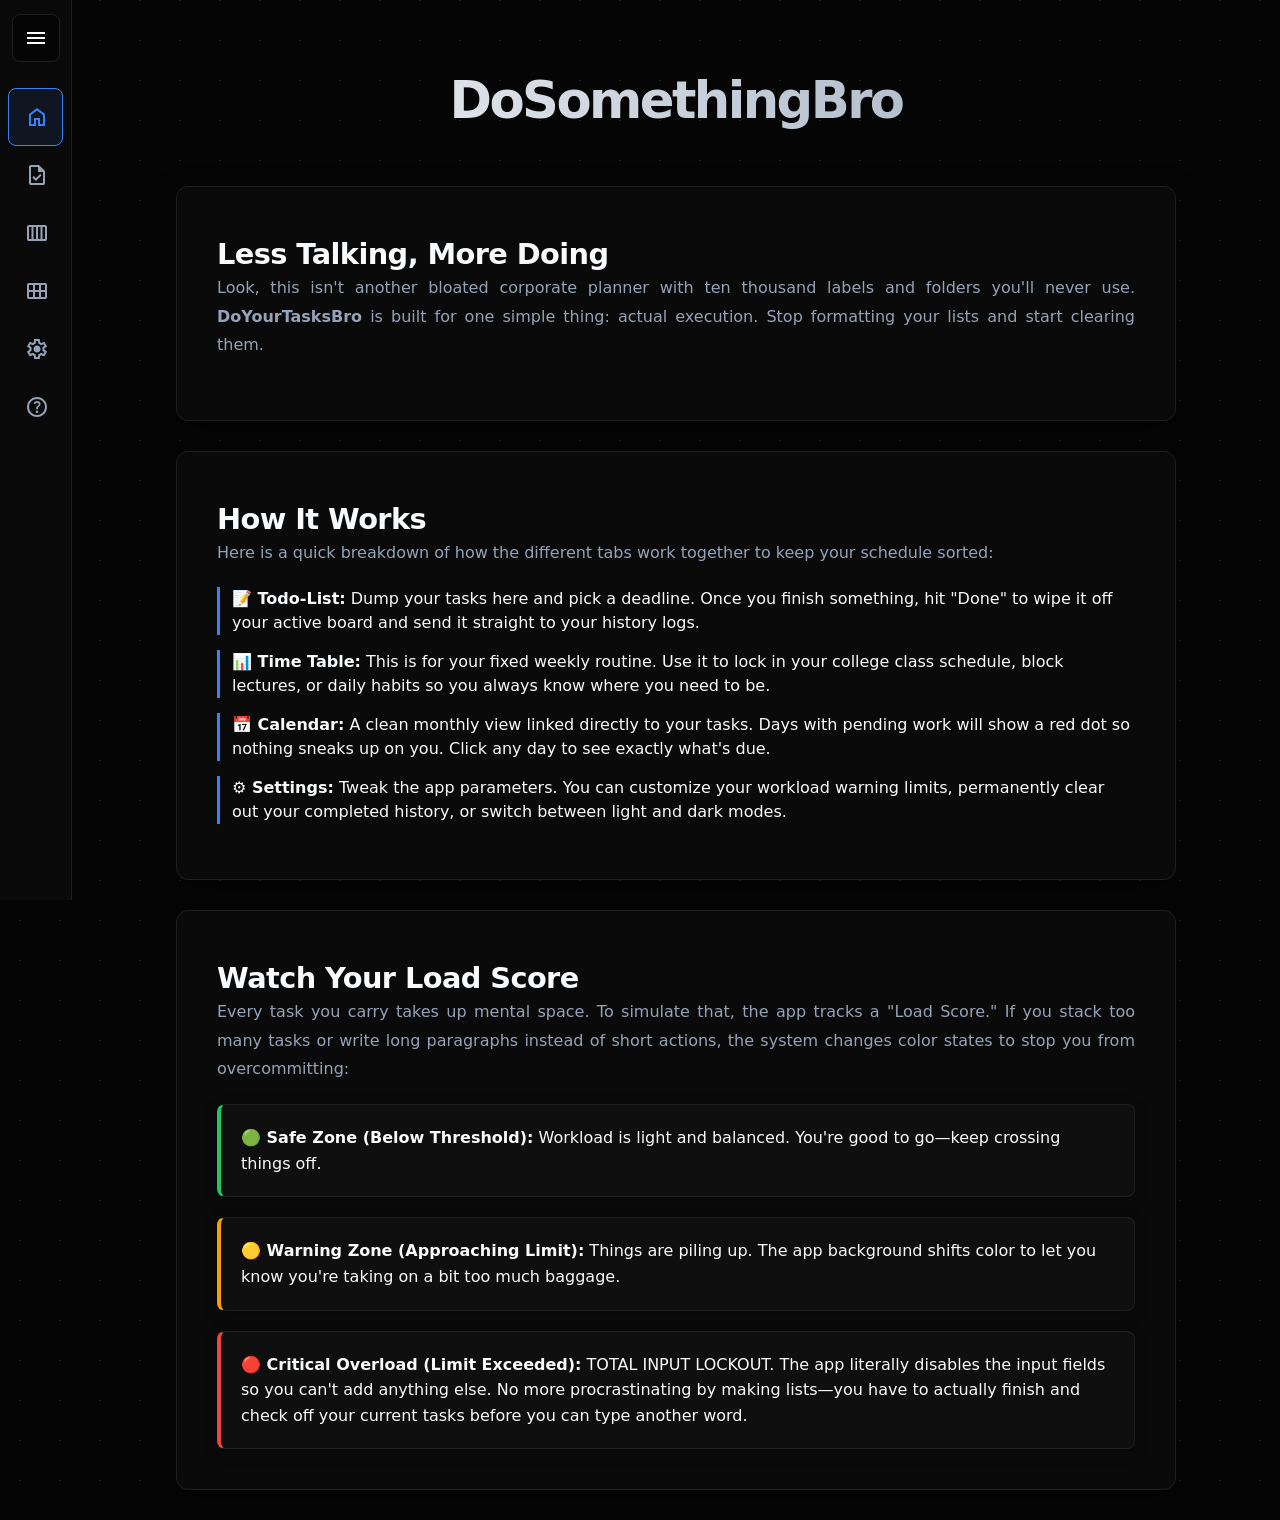
==== root/index.html @ a11dc977 "refactor: reorganize website structure and update relative file paths." ====
<!DOCTYPE html>
<html lang="en">
<head>
    <meta charset="UTF-8">
    <meta name="viewport" content="width=device-width, initial-scale=1.0">
    <title>DoYourTasksBro</title>
    <link rel="stylesheet" href="../root/css/style.css">
    <script src="../root/scripts/app.js" defer></script>
</head>
<body>
    <script>
        if (localStorage.getItem('theme') === 'light') {
            document.body.classList.add('light-mode');
        }
    </script>
    <nav id="sidebar" class="close">
        <ul>
            <li>
                <span class="logo"><h3>DoYourTasksBro</h3></span>
                <button onclick=toggleSidebar() id="toggle-btn">
                <svg xmlns="http://www.w3.org/2000/svg" height="24px" viewBox="0 -960 960 960" width="24px" fill="#e3e3e3"><path d="M120-240v-80h720v80H120Zm0-200v-80h720v80H120Zm0-200v-80h720v80H120Z"/></svg>            
            </li>
            <li class="active">
                <a href="../root/index.html">
                    <svg xmlns="http://www.w3.org/2000/svg" height="24px" viewBox="0 -960 960 960" width="24px" fill="#e3e3e3"><path d="M240-200h120v-240h240v240h120v-360L480-740 240-560v360Zm-80 80v-480l320-240 320 240v480H520v-240h-80v240H160Zm320-350Z"/></svg>
                    <span>Home</span>
                </a>
            </li>
            <li>
                <a href="../root/pages/todo.html">
                    <svg xmlns="http://www.w3.org/2000/svg" height="24px" viewBox="0 -960 960 960" width="24px" fill="#e3e3e3"><path d="m438-240 226-226-58-58-169 169-84-84-57 57 142 142ZM240-80q-33 0-56.5-23.5T160-160v-640q0-33 23.5-56.5T240-880h320l240 240v480q0 33-23.5 56.5T720-80H240Zm280-520v-200H240v640h480v-440H520ZM240-800v200-200 640-640Z"/></svg>
                    <span>Todo-List</span>
                </a>
            </li>
            <li>
                <a href="../root/pages/timetable.html">
                    <svg xmlns="http://www.w3.org/2000/svg" height="24px" viewBox="0 -960 960 960" width="24px" fill="#e3e3e3"><path d="M160-160q-33 0-56.5-23.5T80-240v-480q0-33 23.5-56.5T160-800h640q33 0 56.5 23.5T880-720v480q0 33-23.5 56.5T800-160H160Zm360-80h100v-480H520v480Zm-180 0h100v-480H340v480Zm-180 0h100v-480H160v480Zm540 0h100v-480H700v480Z"/></svg>
                    <span>Time Table</span>
                </a>
            </li>
            <li>
                <a href="../root/pages/calendar.html">
                    <svg xmlns="http://www.w3.org/2000/svg" height="24px" viewBox="0 -960 960 960" width="24px" fill="#e3e3e3"><path d="M160-160q-33 0-56.5-23.5T80-240v-480q0-33 23.5-56.5T160-800h640q33 0 56.5 23.5T880-720v480q0 33-23.5 56.5T800-160H160Zm0-360h160v-200H160v200Zm240 0h160v-200H400v200Zm240 0h160v-200H640v200ZM320-240v-200H160v200h160Zm80 0h160v-200H400v200Zm240 0h160v-200H640v200Z"/></svg>
                    <span>Calendar</span>
                </a>
            </li>
            <li>
                <a href="../root/pages/settings.html">
                    <svg xmlns="http://www.w3.org/2000/svg" height="24px" viewBox="0 -960 960 960" width="24px" fill="#e3e3e3"><path d="m370-80-16-128q-13-5-24.5-12T307-235l-119 50L78-375l103-78q-1-7-1-13.5v-27q0-6.5 1-13.5L78-585l110-190 119 50q11-8 23-15t24-12l16-128h220l16 128q13 5 24.5 12t22.5 15l119-50 110 190-103 78q1 7 1 13.5v27q0 6.5-2 13.5l103 78-110 190-118-50q-11 8-23 15t-24 12L590-80H370Zm70-80h79l14-106q31-8 57.5-23.5T639-327l99 41 39-68-86-65q5-14 7-29.5t2-31.5q0-16-2-31.5t-7-29.5l86-65-39-68-99 42q-22-23-48.5-38.5T533-694l-13-106h-79l-14 106q-31 8-57.5 23.5T321-633l-99-41-39 68 86 64q-5 15-7 30t-2 32q0 16 2 31t7 30l-86 65 39 68 99-42q22 23 48.5 38.5T427-266l13 106Zm42-180q58 0 99-41t41-99q0-58-41-99t-99-41q-59 0-99.5 41T342-480q0 58 40.5 99t99.5 41Zm-2-140Z"/></svg>
                    <span>Settings</span>
                </a>
            </li>
            <li>
                <a href="../root/pages/about.html">
                    <svg xmlns="http://www.w3.org/2000/svg" height="24px" viewBox="0 -960 960 960" width="24px" fill="#e3e3e3"><path d="M513.5-254.5Q528-269 528-290t-14.5-35.5Q499-340 478-340t-35.5 14.5Q428-311 428-290t14.5 35.5Q457-240 478-240t35.5-14.5ZM442-394h74q0-33 7.5-52t42.5-52q26-26 41-49.5t15-56.5q0-56-41-86t-97-30q-57 0-92.5 30T342-618l66 26q5-18 22.5-39t53.5-21q32 0 48 17.5t16 38.5q0 20-12 37.5T506-526q-44 39-54 59t-10 73Zm38 314q-83 0-156-31.5T197-197q-54-54-85.5-127T80-480q0-83 31.5-156T197-763q54-54 127-85.5T480-880q83 0 156 31.5T763-763q54 54 85.5 127T880-480q0 83-31.5 156T763-197q-54 54-127 85.5T480-80Zm0-80q134 0 227-93t93-227q0-134-93-227t-227-93q-134 0-227 93t-93 227q0 134 93 227t227 93Zm0-320Z"/></svg>
                    <span>About Us</span>
                </a>
            </li>
        </ul>
    </nav>
    <main id="app-container" class="bro-landing">
        <h1 class="home-title">DoSomethingBro</h1>
        <div class="container">
            <h2>Less Talking, More Doing</h2>
            <p>
                Look, this isn't another bloated corporate planner with ten thousand labels and folders you'll never use. <strong>DoYourTasksBro</strong> is built for one simple thing: actual execution. Stop formatting your lists and start clearing them.
            </p>
        </div>

        <div class="container">
            <h2>How It Works</h2>
            <p>
                Here is a quick breakdown of how the different tabs work together to keep your schedule sorted:
            </p>
            <ul style="list-style-type: none; padding-left: 0; margin-top: 15px;">
                <li style="margin-bottom: 15px; border-left: 3px solid var(--selected-bg); padding-left: 12px;">
                    <strong>📝 Todo-List:</strong> Dump your tasks here and pick a deadline. Once you finish something, hit "Done" to wipe it off your active board and send it straight to your history logs.
                </li>
                <li style="margin-bottom: 15px; border-left: 3px solid var(--selected-bg); padding-left: 12px;">
                    <strong>📊 Time Table:</strong> This is for your fixed weekly routine. Use it to lock in your college class schedule, block lectures, or daily habits so you always know where you need to be.
                </li>
                <li style="margin-bottom: 15px; border-left: 3px solid var(--selected-bg); padding-left: 12px;">
                    <strong>📅 Calendar:</strong> A clean monthly view linked directly to your tasks. Days with pending work will show a red dot so nothing sneaks up on you. Click any day to see exactly what's due.
                </li>
                <li style="margin-bottom: 15px; border-left: 3px solid var(--selected-bg); padding-left: 12px;">
                    <strong>⚙️ Settings:</strong> Tweak the app parameters. You can customize your workload warning limits, permanently clear out your completed history, or switch between light and dark modes.
                </li>
            </ul>
        </div>

        <div class="container">
            <h2>Watch Your Load Score</h2>
            <p>
                Every task you carry takes up mental space. To simulate that, the app tracks a "Load Score." If you stack too many tasks or write long paragraphs instead of short actions, the system changes color states to stop you from overcommitting:
            </p>
            <ul class="tier-list">
                <li class="tier-card tier-safe">
                    <strong>🟢 Safe Zone (Below Threshold):</strong> 
                    Workload is light and balanced. You're good to go—keep crossing things off.
                </li>
                <li class="tier-card tier-warning">
                    <strong>🟡 Warning Zone (Approaching Limit):</strong> 
                    Things are piling up. The app background shifts color to let you know you're taking on a bit too much baggage.
                </li>
                <li class="tier-card tier-overload">
                    <strong>🔴 Critical Overload (Limit Exceeded):</strong> 
                    TOTAL INPUT LOCKOUT. The app literally disables the input fields so you can't add anything else. No more procrastinating by making lists—you have to actually finish and check off your current tasks before you can type another word.
                </li>
            </ul>
        </div>
    </main>
</body>
</html>
---- root/css/style.css ----
:root
{
    --main-bg: #050505;
    --sidebar-bg: #0a0a0a;
    --sidebar-border: #1f1f1f;
    --text-main: #f8fafc;
    --text-second: #94a3b8;
    --hover-clr: #171717;
    --selected-bg: #3b82f6;
    --selected-text: #ffffff;
    
    --card-bg: rgba(255, 255, 255, 0.02);
    --card-item-bg: rgba(0, 0, 0, 0.2);
}

*
{
    margin: 0;
    padding: 0;
    box-sizing: border-box;
}

.home-title,
#control-panel h1,
header h1,
main > h1,
.bro-landing > h1
{
    font-size: 3.2rem;
    font-weight: 900;
    letter-spacing: -0.05em;
    text-align: center;
    margin-top: 30px;
    margin-bottom: 45px;
    width: 100%;
    line-height: 1.2;
    background: linear-gradient(to right, #ffffff, #94a3b8);
    -webkit-background-clip: text;
    -webkit-text-fill-color: transparent;
    display: block;
}

html
{
    font-family: ui-sans-serif, system-ui, -apple-system, BlinkMacSystemFont, "Segoe UI", Roboto, "Helvetica Neue", Arial, sans-serif;
    line-height: 1.5rem;
    scrollbar-width: none;
    -ms-overflow-style: none;
}

body
{
    min-height: 100vh;
    min-height: 100dvh;
    background-color: var(--main-bg);
    color: var(--text-main);
    display: block;
    padding-top: 40px;
    background-image: radial-gradient(circle at 50% 0%, #1f1f1f 1px, transparent 1px);
    background-size: 40px 40px;
    transition: background-color 0.4s ease, color 0.4s ease;
}

#sidebar
{
    box-sizing: border-box;
    height: 100vh;
    width: 280px;
    padding: 12px 1.5em;
    background-color: var(--sidebar-bg);
    border-right: 1px solid var(--sidebar-border);
    position: fixed;
    top: 0;
    left: 0;
    z-index: 1000;
    transition: 300ms cubic-bezier(0.16, 1, 0.3, 1);
    overflow: hidden;
    text-wrap: nowrap;
}

#sidebar.close
{
    padding: 12px 8px;
    width: 72px;
}

#sidebar ul
{
    list-style: none;
}

#sidebar > ul > li:first-child
{
    display: flex;
    justify-content: flex-end;
    align-items: center;
    min-height: 52px;
    margin-bottom: 24px;
}

#sidebar ul li.active a
{
    color: var(--selected-bg);
    background-color: rgba(59, 130, 246, 0.1);
    border-color: var(--selected-bg);
}

#sidebar ul li.active a svg
{
    fill: var(--selected-bg);
}

#sidebar a
{
    border-radius: 8px;
    padding: 1em;
    text-decoration: none;
    color: var(--text-second);
    display: flex;
    align-items: center;
    gap: 2.5em;
    font-weight: 600;
    border: 1px solid transparent;
    transition: all 0.2s ease;
    min-height: 56px;
}

#sidebar a svg {
    display: block;
    width: 24px;
    height: 24px;
}

#sidebar .logo
{
    padding: 0.85em;
    text-decoration: none;
    color: var(--text-main);
    display: flex;
    align-items: center;
    gap: 2.5em;
}

#sidebar.close .logo,
#sidebar.close a span
{
    display: none;
}

#sidebar.close > ul > li:first-child
{
    justify-content: center;
}

#sidebar.close #toggle-btn
{
    margin-left: 0;
}

#sidebar svg
{
    flex-shrink: 0;
    fill: var(--text-second);
    transition: fill 0.2s ease;
}

#sidebar a span
{
    flex-grow: 1;
    letter-spacing: 0.02em;
}

#sidebar a:hover
{
    background-color: var(--hover-clr);
    color: var(--text-main);
    border-color: var(--sidebar-border);
}

#sidebar a:hover svg
{
    fill: var(--text-main);
}

#toggle-btn {
    margin-left: auto;
    padding: 0;
    width: 48px;
    height: 48px;

    display: flex;
    justify-content: center;
    align-items: center;

    border: 1px solid var(--sidebar-border);
    border-radius: 8px;
    background: var(--main-bg);
    cursor: pointer;
    
    transition: background-color 0.2s ease;
}

#toggle-btn svg
{
    fill: var(--text-main);
    display: block;
    width: 24px;
    height: 24px;
}

#toggle-btn.rotate svg
{
    rotate: 180deg;
}

#toggle-btn:hover
{
    background-color: var(--hover-clr);
    border-color: #3b82f6;
}

main
{
    padding-top: 0;
    margin-left: 72px;
}

main p
{
    margin-top: 8px;
    margin-bottom: 20px;
    color: var(--text-second);
    line-height: 1.8;
}

.container
{
    background-color: var(--sidebar-bg);
    border: 1px solid var(--sidebar-border);
    border-radius: 12px;
    padding: 40px;
    max-width: 1000px;
    width: 90%;
    margin: 0 auto 30px auto;
    box-shadow: 0 10px 30px rgba(0, 0, 0, 0.4);
}

.container h2
{
    margin-top: 0.5em;
    font-size: 1.8rem;
    font-weight: 800;
    letter-spacing: -0.02em;
}

.container p
{
    text-align: justify;
}

.home-title
{
    font-size: 3.5rem;
    font-weight: 900;
    letter-spacing: -0.05em;
    text-align: center;
    margin-bottom: 50px;
    margin-top: 30px;
    max-width: 1200px;
    width: 100%;
    margin-left: auto;
    margin-right: auto;
    background: linear-gradient(to right, #ffffff, #94a3b8);
    -webkit-background-clip: text;
    -webkit-text-fill-color: transparent;
    line-height: 1.2;
    padding-bottom: 10px;
}

@keyframes velocityEntrance
{
    0%
    {
        opacity: 0;
        transform: translateY(20px) scale(0.98);
    }
    100%
    {
        opacity: 1;
        transform: translateY(0) scale(1);
    }
}

.bro-landing
{
    animation: velocityEntrance 0.5s cubic-bezier(0.16, 1, 0.3, 1) forwards;
    will-change: transform, opacity;
}

.tier-list
{
    list-style: none;
    padding: 0;
    display: flex;
    flex-direction: column;
    gap: 20px;
}

.tier-list li
{
    padding-left: 1;
    margin-bottom: 0;
    line-height: 1.6;
}

.tier-card
{
    background-color: rgba(255, 255, 255, 0.02);
    border: 1px solid var(--sidebar-border);
    border-radius: 8px;
    padding: 20px;
    box-shadow: 0 4px 15px rgba(0, 0, 0, 0.2);
}

.tier-safe
{
    border-left: 4px solid #22c55e;
}

.tier-warning
{
    border-left: 4px solid #f59e0b;
}

.tier-overload
{
    border-left: 4px solid #ef4444;
}

body.light-mode
{
    --main-bg: #f8fafc;
    --sidebar-bg: #ffffff;
    --sidebar-border: #e2e8f0;
    --text-main: #0f172a;
    --text-second: #64748b;
    --hover-clr: #f1f5f9;

    --card-bg: rgba(0, 0, 0, 0.02);
    --card-item-bg: #ffffff;
    background-image: radial-gradient(circle at 50% 0%, #cbd5e1 1px, transparent 1px);
}

body.light-mode .home-title,
body.light-mode #control-panel h1,
body.light-mode header h1,
body.light-mode main > h1,
body.light-mode .bro-landing > h1 
{
    background: linear-gradient(to right, #0f172a, #64748b) !important;
    -webkit-background-clip: text !important;
    -webkit-text-fill-color: transparent !important;
    display: block !important;
}

@media(max-width: 800px)
{
    body
    {
        display: block; 
        padding: 15px;
        overflow-x: hidden;
    }

    .home-title,
    #control-panel h1,
    header h1,
    main > h1,
    .bro-landing > h1
    {
        font-size: 2.2rem !important;
        margin-top: 15px !important;
        margin-bottom: 25px !important;
        padding-top: 0 !important;
        background: linear-gradient(to right, #ffffff, #94a3b8) !important;
        -webkit-background-clip: text !important;
        -webkit-text-fill-color: transparent !important;
        display: block !important;
    }

    .home-title
    {
        font-size: 2.2rem;
        margin-top: 10px;
        margin-bottom: 30px;
    }

    main
    {
        margin-left: 0;
        padding-bottom: 100px;
        width: 100%;
        box-sizing: border-box;
    }

    .container
    {
        border: 1px solid var(--sidebar-border);
        padding: 24px;
        width: 100%;
        box-sizing: border-box;
    }

    .container h2
    {
        font-size: 1.5rem;
    }

    .container p
    {
        font-size: 0.9rem;
    }

    .tier-card
    {
        font-size: 0.9rem;
    }

    #sidebar,
    #sidebar.close
    {
        height: 70px;
        width: 100%;
        border-right: none;
        border-top: 1px solid var(--sidebar-border);
        padding: 0;
        position: fixed;
        top: auto;
        bottom: 0;
        left: 0;
        background-color: rgba(10, 10, 10, 0.95);
        backdrop-filter: blur(10px);
        z-index: 1000;
    }
    
    #sidebar > ul
    {
        padding: 0;
        margin: 0;
        display: flex;
        width: 100%;
        height: 100%;
        justify-content: space-around;
        align-items: center;
    }

    #sidebar ul li
    {
        height: 100%;
        flex: 1;
    }

    #sidebar ul a
    {
        width: 100%;
        height: 100%;
        padding: 0;
        border-radius: 0;
        border: none;
        justify-content: center;
        align-items: center;
    }

    #sidebar ul li span
    {
        display: none !important;
    }
    
    #sidebar > ul > li:first-child
    {
        display: none !important;
    }

    body:has(#todo-settings) .home-title
    {
        margin-top: 0;
    }
}
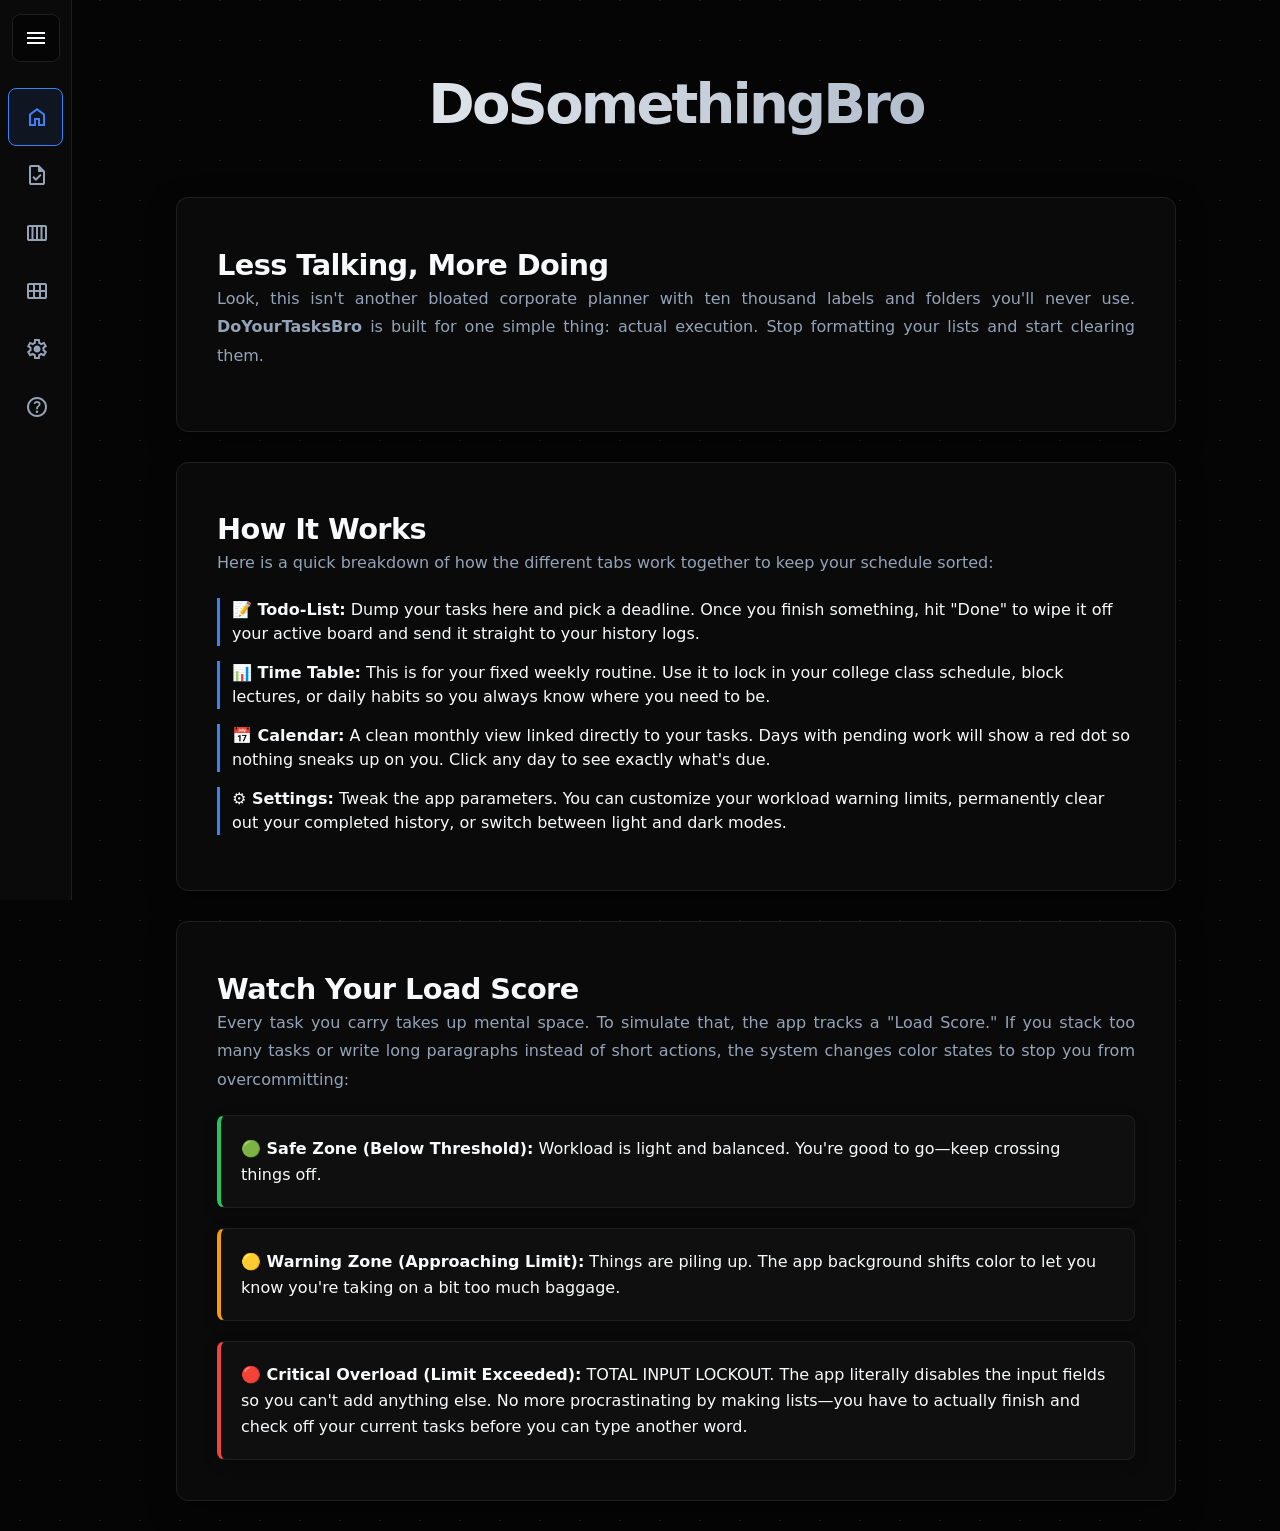
==== commit dec9b2a7: "style: remove redundant selectors and unused rules from style.css" ====
--- a/root/index.html
+++ b/root/index.html
@@ -5,6 +5,7 @@
     <meta name="viewport" content="width=device-width, initial-scale=1.0">
     <title>DoYourTasksBro</title>
     <link rel="stylesheet" href="../root/css/style.css">
+    <link rel="stylesheet" href="../root/css/home.css">
     <script src="../root/scripts/app.js" defer></script>
 </head>
 <body>
--- a/root/css/style.css
+++ b/root/css/style.css
@@ -20,245 +20,7 @@
     box-sizing: border-box;
 }
 
-.home-title,
-#control-panel h1,
-header h1,
-main > h1,
-.bro-landing > h1
-{
-    font-size: 3.2rem;
-    font-weight: 900;
-    letter-spacing: -0.05em;
-    text-align: center;
-    margin-top: 30px;
-    margin-bottom: 45px;
-    width: 100%;
-    line-height: 1.2;
-    background: linear-gradient(to right, #ffffff, #94a3b8);
-    -webkit-background-clip: text;
-    -webkit-text-fill-color: transparent;
-    display: block;
-}
-
-html
-{
-    font-family: ui-sans-serif, system-ui, -apple-system, BlinkMacSystemFont, "Segoe UI", Roboto, "Helvetica Neue", Arial, sans-serif;
-    line-height: 1.5rem;
-    scrollbar-width: none;
-    -ms-overflow-style: none;
-}
-
-body
-{
-    min-height: 100vh;
-    min-height: 100dvh;
-    background-color: var(--main-bg);
-    color: var(--text-main);
-    display: block;
-    padding-top: 40px;
-    background-image: radial-gradient(circle at 50% 0%, #1f1f1f 1px, transparent 1px);
-    background-size: 40px 40px;
-    transition: background-color 0.4s ease, color 0.4s ease;
-}
-
-#sidebar
-{
-    box-sizing: border-box;
-    height: 100vh;
-    width: 280px;
-    padding: 12px 1.5em;
-    background-color: var(--sidebar-bg);
-    border-right: 1px solid var(--sidebar-border);
-    position: fixed;
-    top: 0;
-    left: 0;
-    z-index: 1000;
-    transition: 300ms cubic-bezier(0.16, 1, 0.3, 1);
-    overflow: hidden;
-    text-wrap: nowrap;
-}
-
-#sidebar.close
-{
-    padding: 12px 8px;
-    width: 72px;
-}
-
-#sidebar ul
-{
-    list-style: none;
-}
-
-#sidebar > ul > li:first-child
-{
-    display: flex;
-    justify-content: flex-end;
-    align-items: center;
-    min-height: 52px;
-    margin-bottom: 24px;
-}
-
-#sidebar ul li.active a
-{
-    color: var(--selected-bg);
-    background-color: rgba(59, 130, 246, 0.1);
-    border-color: var(--selected-bg);
-}
-
-#sidebar ul li.active a svg
-{
-    fill: var(--selected-bg);
-}
-
-#sidebar a
-{
-    border-radius: 8px;
-    padding: 1em;
-    text-decoration: none;
-    color: var(--text-second);
-    display: flex;
-    align-items: center;
-    gap: 2.5em;
-    font-weight: 600;
-    border: 1px solid transparent;
-    transition: all 0.2s ease;
-    min-height: 56px;
-}
-
-#sidebar a svg {
-    display: block;
-    width: 24px;
-    height: 24px;
-}
-
-#sidebar .logo
-{
-    padding: 0.85em;
-    text-decoration: none;
-    color: var(--text-main);
-    display: flex;
-    align-items: center;
-    gap: 2.5em;
-}
-
-#sidebar.close .logo,
-#sidebar.close a span
-{
-    display: none;
-}
-
-#sidebar.close > ul > li:first-child
-{
-    justify-content: center;
-}
-
-#sidebar.close #toggle-btn
-{
-    margin-left: 0;
-}
-
-#sidebar svg
-{
-    flex-shrink: 0;
-    fill: var(--text-second);
-    transition: fill 0.2s ease;
-}
-
-#sidebar a span
-{
-    flex-grow: 1;
-    letter-spacing: 0.02em;
-}
-
-#sidebar a:hover
-{
-    background-color: var(--hover-clr);
-    color: var(--text-main);
-    border-color: var(--sidebar-border);
-}
-
-#sidebar a:hover svg
-{
-    fill: var(--text-main);
-}
-
-#toggle-btn {
-    margin-left: auto;
-    padding: 0;
-    width: 48px;
-    height: 48px;
-
-    display: flex;
-    justify-content: center;
-    align-items: center;
-
-    border: 1px solid var(--sidebar-border);
-    border-radius: 8px;
-    background: var(--main-bg);
-    cursor: pointer;
-    
-    transition: background-color 0.2s ease;
-}
-
-#toggle-btn svg
-{
-    fill: var(--text-main);
-    display: block;
-    width: 24px;
-    height: 24px;
-}
-
-#toggle-btn.rotate svg
-{
-    rotate: 180deg;
-}
-
-#toggle-btn:hover
-{
-    background-color: var(--hover-clr);
-    border-color: #3b82f6;
-}
-
-main
-{
-    padding-top: 0;
-    margin-left: 72px;
-}
-
-main p
-{
-    margin-top: 8px;
-    margin-bottom: 20px;
-    color: var(--text-second);
-    line-height: 1.8;
-}
-
-.container
-{
-    background-color: var(--sidebar-bg);
-    border: 1px solid var(--sidebar-border);
-    border-radius: 12px;
-    padding: 40px;
-    max-width: 1000px;
-    width: 90%;
-    margin: 0 auto 30px auto;
-    box-shadow: 0 10px 30px rgba(0, 0, 0, 0.4);
-}
-
-.container h2
-{
-    margin-top: 0.5em;
-    font-size: 1.8rem;
-    font-weight: 800;
-    letter-spacing: -0.02em;
-}
-
-.container p
-{
-    text-align: justify;
-}
-
-.home-title
+h1
 {
     font-size: 3.5rem;
     font-weight: 900;
@@ -277,64 +39,25 @@
     padding-bottom: 10px;
 }
 
-@keyframes velocityEntrance
-{
-    0%
-    {
-        opacity: 0;
-        transform: translateY(20px) scale(0.98);
-    }
-    100%
-    {
-        opacity: 1;
-        transform: translateY(0) scale(1);
-    }
-}
-
-.bro-landing
-{
-    animation: velocityEntrance 0.5s cubic-bezier(0.16, 1, 0.3, 1) forwards;
-    will-change: transform, opacity;
-}
-
-.tier-list
-{
-    list-style: none;
-    padding: 0;
-    display: flex;
-    flex-direction: column;
-    gap: 20px;
-}
-
-.tier-list li
-{
-    padding-left: 1;
-    margin-bottom: 0;
-    line-height: 1.6;
-}
-
-.tier-card
-{
-    background-color: rgba(255, 255, 255, 0.02);
-    border: 1px solid var(--sidebar-border);
-    border-radius: 8px;
-    padding: 20px;
-    box-shadow: 0 4px 15px rgba(0, 0, 0, 0.2);
-}
-
-.tier-safe
-{
-    border-left: 4px solid #22c55e;
-}
-
-.tier-warning
-{
-    border-left: 4px solid #f59e0b;
-}
-
-.tier-overload
-{
-    border-left: 4px solid #ef4444;
+html
+{
+    font-family: ui-sans-serif, system-ui, -apple-system, BlinkMacSystemFont, "Segoe UI", Roboto, "Helvetica Neue", Arial, sans-serif;
+    line-height: 1.5rem;
+    scrollbar-width: none;
+    -ms-overflow-style: none;
+}
+
+body
+{
+    min-height: 100vh;
+    min-height: 100dvh;
+    background-color: var(--main-bg);
+    color: var(--text-main);
+    display: block;
+    padding-top: 40px;
+    background-image: radial-gradient(circle at 50% 0%, #1f1f1f 1px, transparent 1px);
+    background-size: 40px 40px;
+    transition: background-color 0.4s ease, color 0.4s ease;
 }
 
 body.light-mode
@@ -351,11 +74,8 @@
     background-image: radial-gradient(circle at 50% 0%, #cbd5e1 1px, transparent 1px);
 }
 
-body.light-mode .home-title,
-body.light-mode #control-panel h1,
-body.light-mode header h1,
-body.light-mode main > h1,
-body.light-mode .bro-landing > h1 
+
+body.light-mode h1
 {
     background: linear-gradient(to right, #0f172a, #64748b) !important;
     -webkit-background-clip: text !important;
@@ -363,6 +83,221 @@
     display: block !important;
 }
 
+/* SIDE BAR */
+#sidebar
+{
+    box-sizing: border-box;
+    height: 100vh;
+    width: 280px;
+    padding: 12px 1.5em;
+    background-color: var(--sidebar-bg);
+    border-right: 1px solid var(--sidebar-border);
+    position: fixed;
+    top: 0;
+    left: 0;
+    z-index: 1000;
+    transition: 300ms cubic-bezier(0.16, 1, 0.3, 1);
+    overflow: hidden;
+    text-wrap: nowrap;
+}
+
+#sidebar.close
+{
+    padding: 12px 8px;
+    width: 72px;
+}
+
+#sidebar ul
+{
+    list-style: none;
+}
+
+#sidebar > ul > li:first-child
+{
+    display: flex;
+    justify-content: flex-end;
+    align-items: center;
+    min-height: 52px;
+    margin-bottom: 24px;
+}
+
+#sidebar ul li.active a
+{
+    color: var(--selected-bg);
+    background-color: rgba(59, 130, 246, 0.1);
+    border-color: var(--selected-bg);
+}
+
+#sidebar ul li.active a svg
+{
+    fill: var(--selected-bg);
+}
+
+#sidebar a
+{
+    border-radius: 8px;
+    padding: 1em;
+    text-decoration: none;
+    color: var(--text-second);
+    display: flex;
+    align-items: center;
+    gap: 2.5em;
+    font-weight: 600;
+    border: 1px solid transparent;
+    transition: all 0.2s ease;
+    min-height: 56px;
+}
+
+#sidebar a svg {
+    display: block;
+    width: 24px;
+    height: 24px;
+    flex-shrink: 0;
+    fill: var(--text-second);
+    transition: fill 0.2s ease;
+}
+
+#sidebar .logo
+{
+    padding: 0.85em;
+    text-decoration: none;
+    color: var(--text-main);
+    display: flex;
+    align-items: center;
+    gap: 2.5em;
+}
+
+#sidebar.close .logo,
+#sidebar.close a span
+{
+    display: none;
+}
+
+#sidebar.close > ul > li:first-child
+{
+    justify-content: center;
+}
+
+#sidebar.close #toggle-btn
+{
+    margin-left: 0;
+}
+
+#sidebar a span
+{
+    flex-grow: 1;
+    letter-spacing: 0.02em;
+}
+
+#sidebar a:hover
+{
+    background-color: var(--hover-clr);
+    color: var(--text-main);
+    border-color: var(--sidebar-border);
+}
+
+#sidebar a:hover svg
+{
+    fill: var(--text-main);
+}
+
+#toggle-btn {
+    margin-left: auto;
+    padding: 0;
+    width: 48px;
+    height: 48px;
+
+    display: flex;
+    justify-content: center;
+    align-items: center;
+
+    border: 1px solid var(--sidebar-border);
+    border-radius: 8px;
+    background: var(--main-bg);
+    cursor: pointer;
+    
+    transition: background-color 0.2s ease;
+}
+
+#toggle-btn svg
+{
+    fill: var(--text-main);
+    display: block;
+    width: 24px;
+    height: 24px;
+}
+
+#toggle-btn:hover
+{
+    background-color: var(--hover-clr);
+    border-color: #3b82f6;
+}
+/* END OF SIDEBAR */
+
+/* MAIN */
+main
+{
+    padding-top: 0;
+    margin-left: 72px;
+}
+
+main p
+{
+    margin-top: 8px;
+    margin-bottom: 20px;
+    color: var(--text-second);
+    line-height: 1.8;
+}
+
+@keyframes velocityEntrance
+{
+    0%
+    {
+        opacity: 0;
+        transform: translateY(20px) scale(0.98);
+    }
+    100%
+    {
+        opacity: 1;
+        transform: translateY(0) scale(1);
+    }
+}
+
+.bro-landing
+{
+    animation: velocityEntrance 0.5s cubic-bezier(0.16, 1, 0.3, 1) forwards;
+    will-change: transform, opacity;
+}
+/* END OF MAIN */
+
+/* DIV CONTAINERS */
+.container
+{
+    background-color: var(--sidebar-bg);
+    border: 1px solid var(--sidebar-border);
+    border-radius: 12px;
+    padding: 40px;
+    max-width: 1000px;
+    width: 90%;
+    margin: 0 auto 30px auto;
+    box-shadow: 0 10px 30px rgba(0, 0, 0, 0.4);
+}
+
+.container h2
+{
+    margin-top: 0.5em;
+    font-size: 1.8rem;
+    font-weight: 800;
+    letter-spacing: -0.02em;
+}
+
+.container p
+{
+    text-align: justify;
+}
+/* END OF CONTAINER*/
+
+
 @media(max-width: 800px)
 {
     body
@@ -372,27 +307,16 @@
         overflow-x: hidden;
     }
 
-    .home-title,
-    #control-panel h1,
-    header h1,
-    main > h1,
-    .bro-landing > h1
-    {
-        font-size: 2.2rem !important;
-        margin-top: 15px !important;
-        margin-bottom: 25px !important;
-        padding-top: 0 !important;
-        background: linear-gradient(to right, #ffffff, #94a3b8) !important;
-        -webkit-background-clip: text !important;
-        -webkit-text-fill-color: transparent !important;
-        display: block !important;
-    }
-
-    .home-title
+    h1
     {
         font-size: 2.2rem;
-        margin-top: 10px;
-        margin-bottom: 30px;
+        margin-top: 15px;
+        margin-bottom: 25px;
+        padding-top: 0;
+        background: linear-gradient(to right, #ffffff, #94a3b8);
+        -webkit-background-clip: text;
+        -webkit-text-fill-color: transparent;
+        display: block;
     }
 
     main
@@ -417,11 +341,6 @@
     }
 
     .container p
-    {
-        font-size: 0.9rem;
-    }
-
-    .tier-card
     {
         font-size: 0.9rem;
     }
@@ -473,12 +392,12 @@
 
     #sidebar ul li span
     {
-        display: none !important;
+        display: none;
     }
     
     #sidebar > ul > li:first-child
     {
-        display: none !important;
+        display: none;
     }
 
     body:has(#todo-settings) .home-title
--- a/root/css/home.css
+++ b/root/css/home.css
@@ -0,0 +1,47 @@
+.tier-list
+{
+    list-style: none;
+    padding: 0;
+    display: flex;
+    flex-direction: column;
+    gap: 20px;
+}
+
+.tier-list li
+{
+    padding-left: 1;
+    margin-bottom: 0;
+    line-height: 1.6;
+}
+
+.tier-card
+{
+    background-color: rgba(255, 255, 255, 0.02);
+    border: 1px solid var(--sidebar-border);
+    border-radius: 8px;
+    padding: 20px;
+    box-shadow: 0 4px 15px rgba(0, 0, 0, 0.2);
+}
+
+.tier-safe
+{
+    border-left: 4px solid #22c55e;
+}
+
+.tier-warning
+{
+    border-left: 4px solid #f59e0b;
+}
+
+.tier-overload
+{
+    border-left: 4px solid #ef4444;
+}
+
+@media(max-width: 800px)
+{
+    .tier-card
+    {
+        font-size: 0.9rem;
+    }
+}
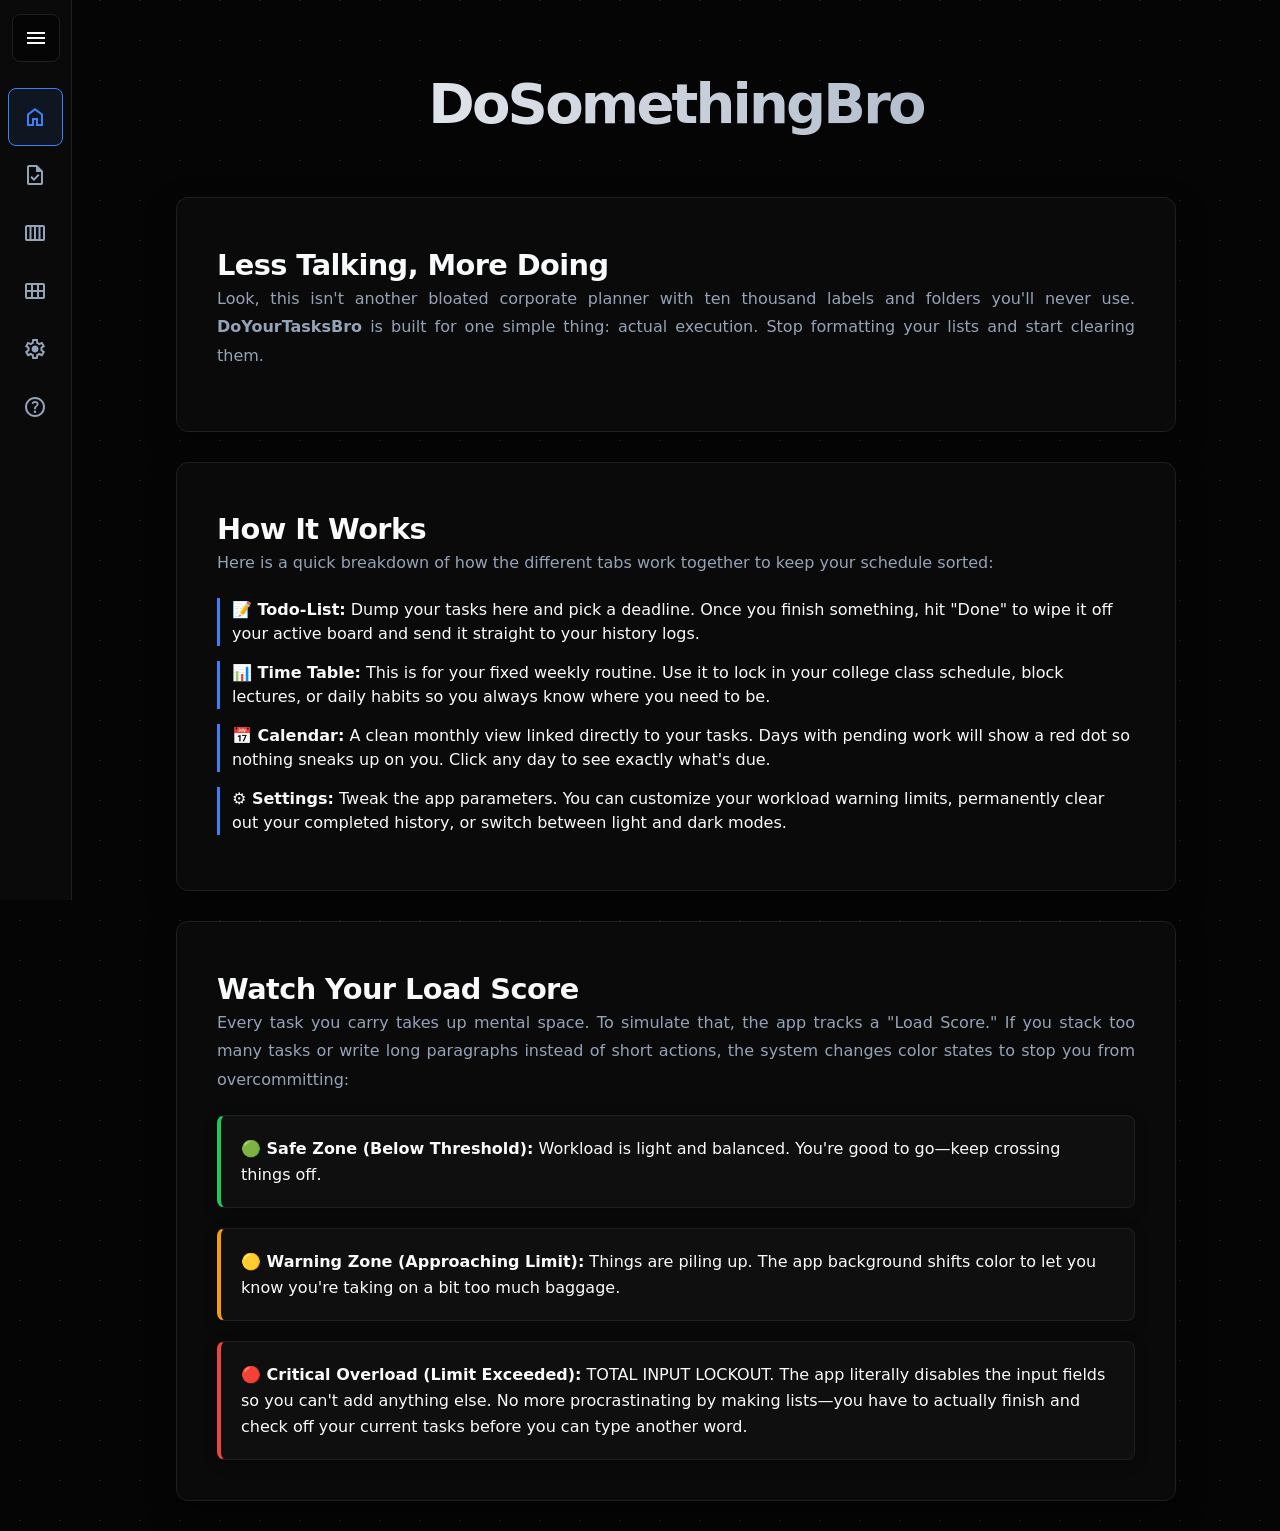
==== commit b472c4f2: "fix: fix the alignment issues of test on both desktop and mobile" ====
--- a/root/index.html
+++ b/root/index.html
@@ -60,7 +60,7 @@
         </ul>
     </nav>
     <main id="app-container" class="bro-landing">
-        <h1 class="home-title">DoSomethingBro</h1>
+        <h1>DoSomethingBro</h1>
         <div class="container">
             <h2>Less Talking, More Doing</h2>
             <p>
--- a/root/css/style.css
+++ b/root/css/style.css
@@ -35,6 +35,7 @@
     background: linear-gradient(to right, #ffffff, #94a3b8);
     -webkit-background-clip: text;
     -webkit-text-fill-color: transparent;
+    background-clip: text;
     line-height: 1.2;
     padding-bottom: 10px;
 }
@@ -74,16 +75,16 @@
     background-image: radial-gradient(circle at 50% 0%, #cbd5e1 1px, transparent 1px);
 }
 
-
 body.light-mode h1
 {
     background: linear-gradient(to right, #0f172a, #64748b) !important;
     -webkit-background-clip: text !important;
     -webkit-text-fill-color: transparent !important;
+    background-clip: text !important;
     display: block !important;
 }
 
-/* SIDE BAR */
+/* SIDEBAR COMPONENT */
 #sidebar
 {
     box-sizing: border-box;
@@ -96,7 +97,7 @@
     top: 0;
     left: 0;
     z-index: 1000;
-    transition: 300ms cubic-bezier(0.16, 1, 0.3, 1);
+    transition: width 300ms cubic-bezier(0.16, 1, 0.3, 1), padding 300ms cubic-bezier(0.16, 1, 0.3, 1);
     overflow: hidden;
     text-wrap: nowrap;
 }
@@ -119,6 +120,12 @@
     align-items: center;
     min-height: 52px;
     margin-bottom: 24px;
+    transition: justify-content 300ms cubic-bezier(0.16, 1, 0.3, 1);
+}
+
+#sidebar.close > ul > li:first-child
+{
+    justify-content: center;
 }
 
 #sidebar ul li.active a
@@ -144,8 +151,14 @@
     gap: 2.5em;
     font-weight: 600;
     border: 1px solid transparent;
-    transition: all 0.2s ease;
+    transition: all 0.2s ease, gap 300ms cubic-bezier(0.16, 1, 0.3, 1), padding 300ms cubic-bezier(0.16, 1, 0.3, 1);
     min-height: 56px;
+}
+
+#sidebar.close a 
+{
+    gap: 0;
+    padding: 1em 0.85em;
 }
 
 #sidebar a svg {
@@ -165,28 +178,26 @@
     display: flex;
     align-items: center;
     gap: 2.5em;
-}
-
-#sidebar.close .logo,
-#sidebar.close a span
-{
-    display: none;
-}
-
-#sidebar.close > ul > li:first-child
-{
-    justify-content: center;
-}
-
-#sidebar.close #toggle-btn
-{
-    margin-left: 0;
+    opacity: 1;
+    visibility: visible;
+    transition: opacity 150ms ease, visibility 150ms ease;
 }
 
 #sidebar a span
 {
     flex-grow: 1;
     letter-spacing: 0.02em;
+    display: inline-block;
+    opacity: 1;
+    max-width: 200px;
+    visibility: visible;
+    transition: opacity 150ms ease, max-width 200ms ease, visibility 150ms ease;
+}
+
+#sidebar.close a span,
+#sidebar.close .logo
+{
+    display: none;
 }
 
 #sidebar a:hover
@@ -206,17 +217,19 @@
     padding: 0;
     width: 48px;
     height: 48px;
-
     display: flex;
     justify-content: center;
     align-items: center;
-
     border: 1px solid var(--sidebar-border);
     border-radius: 8px;
     background: var(--main-bg);
     cursor: pointer;
-    
-    transition: background-color 0.2s ease;
+    transition: background-color 0.2s ease, margin 300ms cubic-bezier(0.16, 1, 0.3, 1);
+}
+
+#sidebar.close #toggle-btn
+{
+    margin-left: 0;
 }
 
 #toggle-btn svg
@@ -234,11 +247,14 @@
 }
 /* END OF SIDEBAR */
 
-/* MAIN */
+/* MAIN VIEWPORT MATRIX */
 main
 {
     padding-top: 0;
     margin-left: 72px;
+    width: calc(100% - 72px);
+    max-width: calc(100% - 72px);
+    box-sizing: border-box;
 }
 
 main p
@@ -315,6 +331,7 @@
         padding-top: 0;
         background: linear-gradient(to right, #ffffff, #94a3b8);
         -webkit-background-clip: text;
+        background-clip: text;
         -webkit-text-fill-color: transparent;
         display: block;
     }
@@ -324,6 +341,7 @@
         margin-left: 0;
         padding-bottom: 100px;
         width: 100%;
+        max-width: 100%;
         box-sizing: border-box;
     }
 
@@ -360,6 +378,7 @@
         background-color: rgba(10, 10, 10, 0.95);
         backdrop-filter: blur(10px);
         z-index: 1000;
+        transition: none; /* Disables animations on mobile row */
     }
     
     #sidebar > ul
@@ -388,11 +407,13 @@
         border: none;
         justify-content: center;
         align-items: center;
-    }
-
-    #sidebar ul li span
-    {
-        display: none;
+        gap: 0;
+    }
+
+    #sidebar ul li span,
+    #sidebar.close a span
+    {
+        display: none !important;
     }
     
     #sidebar > ul > li:first-child
@@ -400,8 +421,4 @@
         display: none;
     }
 
-    body:has(#todo-settings) .home-title
-    {
-        margin-top: 0;
-    }
 }
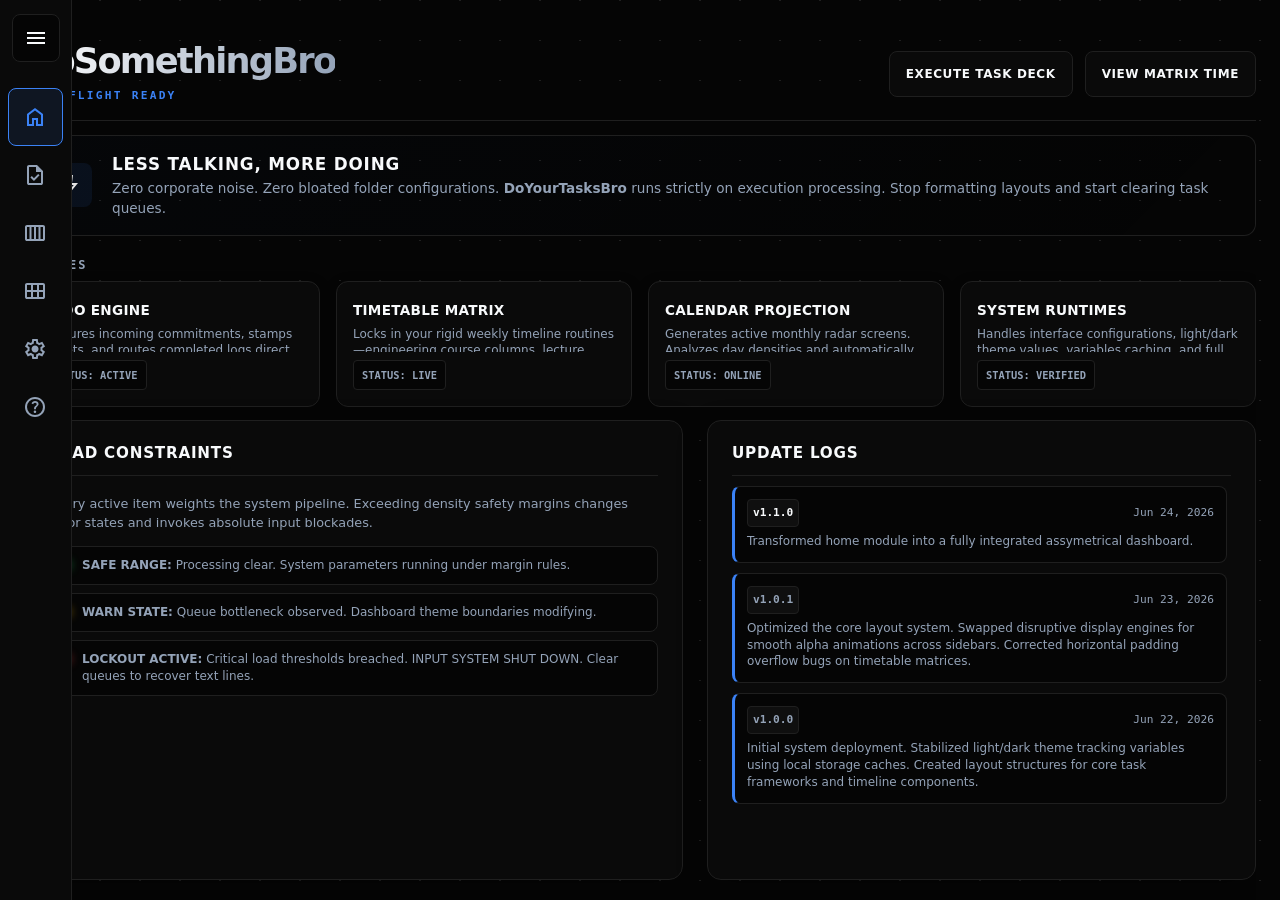
==== commit 3d16d2da: "feat: Implement Update log." ====
--- a/root/index.html
+++ b/root/index.html
@@ -14,6 +14,7 @@
             document.body.classList.add('light-mode');
         }
     </script>
+
     <nav id="sidebar" class="close">
         <ul>
             <li>
@@ -59,56 +60,128 @@
             </li>
         </ul>
     </nav>
+
     <main id="app-container" class="bro-landing">
-        <h1>DoSomethingBro</h1>
-        <div class="container">
-            <h2>Less Talking, More Doing</h2>
-            <p>
-                Look, this isn't another bloated corporate planner with ten thousand labels and folders you'll never use. <strong>DoYourTasksBro</strong> is built for one simple thing: actual execution. Stop formatting your lists and start clearing them.
-            </p>
-        </div>
+    
+        <!-- MODULE 1: COMMAND HEADER STRIP -->
+        <header id="dashboard-control-deck">
+            <div class="deck-title-group">
+                <h1 class="home-title">DoSomethingBro</h1>
+                <span class="system-ping">CORE FLIGHT READY</span>
+            </div>
+            <div class="quick-matrix-links">
+                <a href="../root/pages/todo.html" class="deck-pill-btn">EXECUTE TASK DECK</a>
+                <a href="../root/pages/timetable.html" class="deck-pill-btn">VIEW MATRIX TIME</a>
+            </div>
+        </header>
 
-        <div class="container">
-            <h2>How It Works</h2>
-            <p>
-                Here is a quick breakdown of how the different tabs work together to keep your schedule sorted:
-            </p>
-            <ul style="list-style-type: none; padding-left: 0; margin-top: 15px;">
-                <li style="margin-bottom: 15px; border-left: 3px solid var(--selected-bg); padding-left: 12px;">
-                    <strong>📝 Todo-List:</strong> Dump your tasks here and pick a deadline. Once you finish something, hit "Done" to wipe it off your active board and send it straight to your history logs.
-                </li>
-                <li style="margin-bottom: 15px; border-left: 3px solid var(--selected-bg); padding-left: 12px;">
-                    <strong>📊 Time Table:</strong> This is for your fixed weekly routine. Use it to lock in your college class schedule, block lectures, or daily habits so you always know where you need to be.
-                </li>
-                <li style="margin-bottom: 15px; border-left: 3px solid var(--selected-bg); padding-left: 12px;">
-                    <strong>📅 Calendar:</strong> A clean monthly view linked directly to your tasks. Days with pending work will show a red dot so nothing sneaks up on you. Click any day to see exactly what's due.
-                </li>
-                <li style="margin-bottom: 15px; border-left: 3px solid var(--selected-bg); padding-left: 12px;">
-                    <strong>⚙️ Settings:</strong> Tweak the app parameters. You can customize your workload warning limits, permanently clear out your completed history, or switch between light and dark modes.
-                </li>
-            </ul>
-        </div>
+        <!-- MODULE 2: SYSTEM DIRECTIVE BANNER -->
+        <section class="directive-strip">
+            <div class="directive-icon">
+                <svg xmlns="http://www.w3.org/2000/svg" height="24px" viewBox="0 -960 960 960" width="24px" fill="#e3e3e3"><path d="m422-232 207-248H469l29-227-185 267h139l-30 208ZM320-80l40-280H160l360-520h80l-40 320h240L400-80h-80Zm151-390Z"/></svg>
+            </div>
+            <div class="directive-body">
+                <h2>LESS TALKING, MORE DOING</h2>
+                <p>Zero corporate noise. Zero bloated folder configurations. <strong>DoYourTasksBro</strong> runs strictly on execution processing. Stop formatting layouts and start clearing task queues.</p>
+            </div>
+        </section>
 
-        <div class="container">
-            <h2>Watch Your Load Score</h2>
-            <p>
-                Every task you carry takes up mental space. To simulate that, the app tracks a "Load Score." If you stack too many tasks or write long paragraphs instead of short actions, the system changes color states to stop you from overcommitting:
-            </p>
-            <ul class="tier-list">
-                <li class="tier-card tier-safe">
-                    <strong>🟢 Safe Zone (Below Threshold):</strong> 
-                    Workload is light and balanced. You're good to go—keep crossing things off.
-                </li>
-                <li class="tier-card tier-warning">
-                    <strong>🟡 Warning Zone (Approaching Limit):</strong> 
-                    Things are piling up. The app background shifts color to let you know you're taking on a bit too much baggage.
-                </li>
-                <li class="tier-card tier-overload">
-                    <strong>🔴 Critical Overload (Limit Exceeded):</strong> 
-                    TOTAL INPUT LOCKOUT. The app literally disables the input fields so you can't add anything else. No more procrastinating by making lists—you have to actually finish and check off your current tasks before you can type another word.
-                </li>
-            </ul>
-        </div>
+        <!-- MODULE 3: SYSTEM OPERATIONAL STATUS BLOCKS -->
+        <h3 class="section-matrix-label">MODULES</h3>
+        <section class="module-status-grid">
+            
+            <div class="status-node">
+                <div class="node-header">
+                    <h4>TODO ENGINE</h4>
+                </div>
+                <p>Captures incoming commitments, stamps targets, and routes completed logs directly down to historical archival tracks.</p>
+                <div class="node-metric">STATUS: ACTIVE</div>
+            </div>
+
+            <div class="status-node">
+                <div class="node-header">
+                    <h4>TIMETABLE MATRIX</h4>
+                </div>
+                <p>Locks in your rigid weekly timeline routines—engineering course columns, lecture windows, and daily base schedules.</p>
+                <div class="node-metric">STATUS: LIVE</div>
+            </div>
+
+            <div class="status-node">
+                <div class="node-header">
+                    <h4>CALENDAR PROJECTION</h4>
+                </div>
+                <p>Generates active monthly radar screens. Analyzes day densities and automatically fires tracking highlights.</p>
+                <div class="node-metric">STATUS: ONLINE</div>
+            </div>
+
+            <div class="status-node">
+                <div class="node-header">
+                    <h4>SYSTEM RUNTIMES</h4>
+                </div>
+                <p>Handles interface configurations, light/dark theme values, variables caching, and full data wiping overrides.</p>
+                <div class="node-metric">STATUS: VERIFIED</div>
+            </div>
+
+        </section>
+
+        <!-- MODULE 4: SPLIT CRITICAL THRESHOLDS & LEDGER SYSTEMS -->
+        <section class="ledger-split-row">
+            
+            <!-- THRESHOLD CARD PANEL -->
+            <div class="panel-box threshold-tracker">
+                <h3>LOAD CONSTRAINTS</h3>
+                <p>Every active item weights the system pipeline. Exceeding density safety margins changes color states and invokes absolute input blockades.</p>
+                
+                <div class="metric-line safe">
+                    <div class="status-glow-dot green"></div>
+                    <div class="metric-desc"><strong>SAFE RANGE:</strong> Processing clear. System parameters running under margin rules.</div>
+                </div>
+                
+                <div class="metric-line warning">
+                    <div class="status-glow-dot yellow"></div>
+                    <div class="metric-desc"><strong>WARN STATE:</strong> Queue bottleneck observed. Dashboard theme boundaries modifying.</div>
+                </div>
+                
+                <div class="metric-line overload">
+                    <div class="status-glow-dot red"></div>
+                    <div class="metric-desc"><strong>LOCKOUT ACTIVE:</strong> Critical load thresholds breached. INPUT SYSTEM SHUT DOWN. Clear queues to recover text lines.</div>
+                </div>
+            </div>
+
+            <!-- STABILIZED SCROLLABLE UPDATE LOG CARD -->
+            <div class="panel-box system-changelog">
+                <h3>UPDATE LOGS</h3>
+                <div class="ledger-stream">
+
+                    <div class="ledger-block patch">
+                        <div class="ledger-meta">
+                            <span class="tag">v1.1.0</span>
+                            <span class="timestamp">Jun 24, 2026</span>
+                        </div>
+                        <p>Transformed home module into a fully integrated assymetrical dashboard.</p>
+                    </div>
+                    
+                    <div class="ledger-block stable">
+                        <div class="ledger-meta">
+                            <span class="tag patch">v1.0.1</span>
+                            <span class="timestamp">Jun 23, 2026</span>
+                        </div>
+                        <p>Optimized the core layout system. Swapped disruptive display engines for smooth alpha animations across sidebars. Corrected horizontal padding overflow bugs on timetable matrices.</p>
+                    </div>
+
+                    <div class="ledger-block patch">
+                        <div class="ledger-meta">
+                            <span class="tag patch">v1.0.0</span>
+                            <span class="timestamp">Jun 22, 2026</span>
+                        </div>
+                        <p>Initial system deployment. Stabilized light/dark theme tracking variables using local storage caches. Created layout structures for core task frameworks and timeline components.</p>
+                    </div>
+
+                </div>
+            </div>
+
+        </section>
+
     </main>
 </body>
 </html>
--- a/root/css/home.css
+++ b/root/css/home.css
@@ -1,3 +1,17 @@
+:root {
+    --main-bg: #050505;
+    --sidebar-bg: #0a0a0a;
+    --sidebar-border: #1f1f1f;
+    --text-main: #f8fafc;
+    --text-second: #94a3b8;
+    --hover-clr: #171717;
+    --selected-bg: #3b82f6;
+    --selected-text: #ffffff;
+    
+    --card-bg: rgba(255, 255, 255, 0.02);
+    --card-item-bg: rgba(0, 0, 0, 0.2);
+}
+
 .tier-list
 {
     list-style: none;
@@ -38,8 +52,352 @@
     border-left: 4px solid #ef4444;
 }
 
-@media(max-width: 800px)
-{
+
+
+#app-container {
+    display: flex;
+    flex-direction: column;
+    
+    width: calc(100% - 48px) !important;
+    max-width: 1600px !important;
+    margin-left: auto !important;
+    margin-right: auto !important;
+    
+    height: calc(100vh - 40px);
+    max-height: calc(100dvh - 40px);
+    overflow: hidden;
+    
+    gap: 1.5vh;
+    padding-bottom: 20px;
+    box-sizing: border-box;
+}
+
+#dashboard-control-deck {
+    width: 100%;
+    display: flex;
+    justify-content: space-between;
+    align-items: center;
+    border-bottom: 1px solid var(--sidebar-border);
+    padding-bottom: 12px;
+    margin-top: 0;
+    gap: 20px;
+    flex-shrink: 0;
+}
+
+#dashboard-control-deck h1 {
+    font-size: 2.2rem;
+    margin: 0;
+    text-align: left;
+    padding: 0;
+}
+
+.system-ping {
+    font-family: monospace;
+    font-size: 0.7rem;
+    font-weight: 900;
+    color: var(--selected-bg);
+    letter-spacing: 0.2em;
+    margin-top: 2px;
+}
+
+.quick-matrix-links {
+    display: flex;
+    gap: 12px;
+}
+
+.deck-pill-btn {
+    text-decoration: none;
+    font-size: 0.75rem;
+    font-weight: 800;
+    text-transform: uppercase;
+    letter-spacing: 0.05em;
+    color: var(--text-main);
+    background-color: var(--sidebar-bg);
+    border: 1px solid var(--sidebar-border);
+    padding: 10px 16px;
+    border-radius: 8px;
+    transition: all 0.2s ease;
+}
+
+.deck-pill-btn:hover {
+    border-color: var(--selected-bg);
+    background-color: var(--hover-clr);
+    transform: translateY(-1px);
+}
+
+.directive-strip {
+    display: flex;
+    align-items: center;
+    gap: 20px;
+    background: linear-gradient(135deg, rgba(59, 130, 246, 0.02), rgba(0,0,0,0));
+    border: 1px solid var(--sidebar-border);
+    border-left: 4px solid var(--selected-bg);
+    padding: 16px 20px;
+    border-radius: 12px;
+    text-align: left;
+    flex-shrink: 0;
+}
+
+.directive-icon {
+    font-size: 1.5rem;
+    background-color: rgba(59, 130, 246, 0.08);
+    width: 44px;
+    height: 44px;
+    display: flex;
+    align-items: center;
+    justify-content: center;
+    border-radius: 8px;
+    flex-shrink: 0;
+}
+
+.directive-body h2 {
+    font-size: 1.05rem;
+    font-weight: 900;
+    letter-spacing: 0.05em;
+    margin-bottom: 2px;
+}
+
+.directive-body p {
+    color: var(--text-second);
+    font-size: 0.85rem;
+    line-height: 1.5;
+    margin: 0;
+}
+
+.section-matrix-label {
+    font-family: monospace;
+    font-size: 0.75rem;
+    font-weight: 900;
+    color: var(--text-second);
+    letter-spacing: 0.15em;
+    text-align: left;
+    margin-top: 4px;
+    margin-bottom: -10px;
+    display: block;
+    flex-shrink: 0;
+}
+
+.module-status-grid {
+    display: grid;
+    grid-template-columns: repeat(4, 1fr);
+    gap: 16px;
+    width: 100%;
+    flex-shrink: 0;
+}
+
+.status-node {
+    background-color: var(--sidebar-bg);
+    border: 1px solid var(--sidebar-border);
+    border-radius: 12px;
+    padding: 16px;
+    display: flex;
+    flex-direction: column;
+    justify-content: space-between;
+    text-align: left;
+    height: 14vh;
+    min-height: 120px;
+    box-shadow: 0 4px 15px rgba(0,0,0,0.15);
+    transition: border-color 0.2s ease;
+}
+
+.status-node:hover {
+    border-color: rgba(255, 255, 255, 0.12);
+}
+
+.node-header {
+    display: flex;
+    align-items: center;
+    gap: 8px;
+    margin-bottom: 4px;
+}
+
+.node-header h4 {
+    font-size: 0.85rem;
+    font-weight: 800;
+    letter-spacing: 0.02em;
+}
+
+.status-node p {
+    font-size: 0.75rem;
+    line-height: 1.4;
+    color: var(--text-second);
+    margin: 0 0 8px 0;
+    overflow: hidden;
+    text-overflow: ellipsis;
+    display: -webkit-box;
+    -webkit-line-clamp: 2;
+    -webkit-box-orient: vertical;
+}
+
+.node-metric {
+    font-family: monospace;
+    font-size: 0.65rem;
+    font-weight: 800;
+    color: var(--text-second);
+    background-color: var(--main-bg);
+    border: 1px solid var(--sidebar-border);
+    padding: 2px 8px;
+    border-radius: 4px;
+    width: max-content;
+}
+
+.ledger-split-row {
+    display: grid;
+    grid-template-columns: 1.2fr 1fr;
+    gap: 24px;
+    width: 100%;
+    flex-grow: 1;
+    min-height: 0;
+}
+
+.panel-box {
+    background-color: var(--sidebar-bg);
+    border: 1px solid var(--sidebar-border);
+    border-radius: 14px;
+    padding: 20px 24px;
+    text-align: left;
+    box-shadow: 0 10px 30px rgba(0, 0, 0, 0.3);
+    box-sizing: border-box;
+    display: flex;
+    flex-direction: column;
+    min-height: 0;
+}
+
+.panel-box h3 {
+    font-size: 0.95rem;
+    font-weight: 900;
+    letter-spacing: 0.05em;
+    margin-bottom: 10px;
+    border-bottom: 1px solid var(--sidebar-border);
+    padding-bottom: 10px;
+    flex-shrink: 0;
+}
+
+.panel-box > p {
+    font-size: 0.8rem;
+    color: var(--text-second);
+    line-height: 1.5;
+    margin-bottom: 14px;
+    flex-shrink: 0;
+}
+
+.metric-line {
+    display: flex;
+    gap: 12px;
+    align-items: flex-start;
+    background-color: var(--main-bg);
+    border: 1px solid var(--sidebar-border);
+    padding: 10px 14px;
+    border-radius: 8px;
+    margin-bottom: 8px;
+    flex-shrink: 0;
+}
+
+.status-glow-dot {
+    width: 6px;
+    height: 6px;
+    border-radius: 50%;
+    margin-top: 5px;
+    flex-shrink: 0;
+}
+.status-glow-dot.green { background-color: #22c55e; box-shadow: 0 0 10px #22c55e; }
+.status-glow-dot.yellow { background-color: #eab308; box-shadow: 0 0 10px #eab308; }
+.status-glow-dot.red { background-color: #ef4444; box-shadow: 0 0 10px #ef4444; }
+
+.metric-desc {
+    font-size: 0.75rem;
+    line-height: 1.4;
+    color: var(--text-second);
+}
+
+.ledger-stream {
+    display: flex;
+    flex-direction: column;
+    gap: 10px;
+    overflow-y: auto;
+    padding-right: 4px;
+    flex-grow: 1;
+    scrollbar-width: thin;
+    scrollbar-color: var(--sidebar-border) transparent;
+}
+
+.ledger-block {
+    background-color: var(--main-bg);
+    border: 1px solid var(--sidebar-border);
+    border-left: 3px solid var(--selected-bg);
+    border-radius: 8px;
+    padding: 12px;
+}
+
+.ledger-meta {
+    display: flex;
+    justify-content: space-between;
+    align-items: center;
+    margin-bottom: 6px;
+}
+
+.tag {
+    font-family: monospace;
+    font-weight: 800;
+    font-size: 0.7rem;
+    background-color: rgba(255, 255, 255, 0.04);
+    padding: 1px 5px;
+    border-radius: 4px;
+    border: 1px solid var(--sidebar-border);
+}
+
+.tag.patch { color: var(--text-second); }
+.timestamp { font-size: 0.7rem; color: var(--text-second); font-family: monospace; }
+
+.ledger-block p {
+    font-size: 0.75rem !important;
+    line-height: 1.4 !important;
+    color: var(--text-second) !important;
+    margin: 0 !important;
+}
+
+body.light-mode .quick-matrix-links .deck-pill-btn {
+    color: var(--text-main);
+}
+
+@media(max-width: 1000px) {
+    .module-status-grid {
+        grid-template-columns: repeat(2, 1fr);
+    }
+}
+
+@media(max-width: 800px) {
+    #app-container {
+        height: auto;
+        max-height: none;
+        overflow-y: auto;
+        margin-bottom: 45px;
+    }
+    
+    #dashboard-control-deck {
+        flex-direction: column;
+        align-items: stretch;
+    }
+    
+    .quick-matrix-links {
+        width: 100%;
+    }
+    
+    .deck-pill-btn {
+        flex: 1;
+        text-align: center;
+    }
+
+    .module-status-grid,
+    .ledger-split-row {
+        grid-template-columns: 1fr;
+    }
+    
+    .status-node {
+        height: auto;
+        min-height: auto;
+    }
+
     .tier-card
     {
         font-size: 0.9rem;
